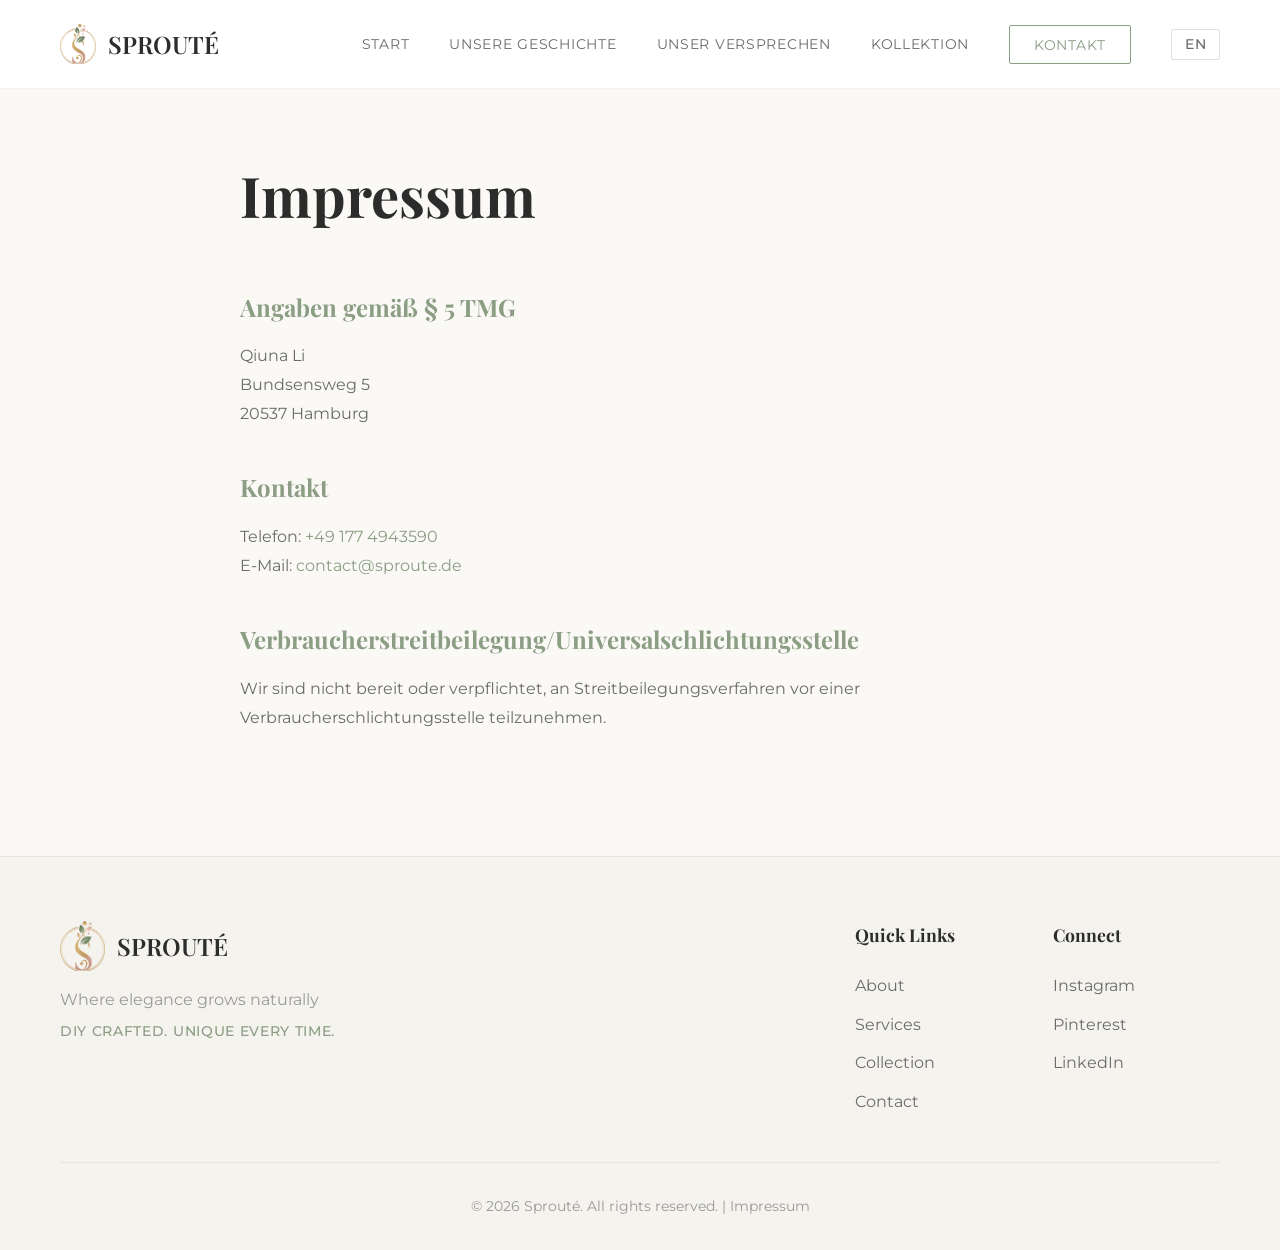
==== impressum-de.html @ 315f152e "Add bilingual website with brand philosophy Create complete English and German versions with languag" ====
<!DOCTYPE html>
<html lang="de">
<head>
    <meta charset="UTF-8">
    <meta name="viewport" content="width=device-width, initial-scale=1.0">
    <title>Impressum | Sprouté</title>
    <meta name="description" content="Impressum - Sprouté Jewelry">

    <!-- Favicons -->
    <link rel="icon" type="image/x-icon" href="favicon.ico">
    <link rel="icon" type="image/png" sizes="32x32" href="assets/favicon-32x32.png">
    <link rel="icon" type="image/png" sizes="16x16" href="assets/favicon-16x16.png">
    <link rel="apple-touch-icon" sizes="180x180" href="assets/apple-touch-icon.png">

    <link rel="stylesheet" href="styles.css">
    <link rel="preconnect" href="https://fonts.googleapis.com">
    <link rel="preconnect" href="https://fonts.gstatic.com" crossorigin>
    <link href="https://fonts.googleapis.com/css2?family=Playfair+Display:wght@400;500;600;700&family=Montserrat:wght@300;400;500;600&display=swap" rel="stylesheet">
</head>
<body>
    <!-- Navigation -->
    <nav class="navbar" id="navbar">
        <div class="container">
            <div class="nav-content">
                <a href="index.html" class="logo">
                    <img src="assets/logo_flower_icon.png" alt="Sprouté Logo" class="logo-image">
                    <span class="logo-text">SPROUTÉ</span>
                </a>
                <button class="mobile-menu-btn" id="mobileMenuBtn">
                    <span></span>
                    <span></span>
                    <span></span>
                </button>
                <ul class="nav-menu" id="navMenu">
                    <li><a href="index-de.html" class="nav-link">Start</a></li>
                    <li><a href="index-de.html#about" class="nav-link">Unsere Geschichte</a></li>
                    <li><a href="index-de.html#services" class="nav-link">Unser Versprechen</a></li>
                    <li><a href="index-de.html#gallery" class="nav-link">Kollektion</a></li>
                    <li><a href="index-de.html#contact" class="nav-link contact-btn">Kontakt</a></li>
                    <li><a href="impressum.html" class="nav-link lang-switch">EN</a></li>
                </ul>
            </div>
        </div>
    </nav>

    <!-- Impressum Content -->
    <section class="impressum-section">
        <div class="container">
            <div class="impressum-content">
                <h1>Impressum</h1>

                <h2>Angaben gemäß § 5 TMG</h2>
                <p>
                    Qiuna Li<br>
                    Bundsensweg 5<br>
                    20537 Hamburg
                </p>

                <h2>Kontakt</h2>
                <p>
                    Telefon: <a href="tel:+491774943590">+49 177 4943590</a><br>
                    E-Mail: <a href="mailto:contact@sproute.de">contact@sproute.de</a>
                </p>

                <h2>Verbraucherstreitbeilegung/Universalschlichtungsstelle</h2>
                <p>
                    Wir sind nicht bereit oder verpflichtet, an Streitbeilegungsverfahren vor einer
                    Verbraucherschlichtungsstelle teilzunehmen.
                </p>
            </div>
        </div>
    </section>

    <!-- Footer -->
    <footer class="footer">
        <div class="container">
            <div class="footer-content">
                <div class="footer-brand">
                    <div class="logo">
                        <img src="assets/logo_flower_icon.png" alt="Sprouté Logo" class="logo-image">
                        <span class="logo-text">SPROUTÉ</span>
                    </div>
                    <p>Where elegance grows naturally</p>
                    <p class="tagline">DIY Crafted. Unique Every Time.</p>
                </div>
                <div class="footer-links">
                    <div class="footer-column">
                        <h4>Quick Links</h4>
                        <ul>
                            <li><a href="index.html#about">About</a></li>
                            <li><a href="index.html#services">Services</a></li>
                            <li><a href="index.html#gallery">Collection</a></li>
                            <li><a href="index.html#contact">Contact</a></li>
                        </ul>
                    </div>
                    <div class="footer-column">
                        <h4>Connect</h4>
                        <ul>
                            <li><a href="#" target="_blank">Instagram</a></li>
                            <li><a href="#" target="_blank">Pinterest</a></li>
                            <li><a href="#" target="_blank">LinkedIn</a></li>
                        </ul>
                    </div>
                </div>
            </div>
            <div class="footer-bottom">
                <p>&copy; 2026 Sprouté. All rights reserved. | <a href="impressum.html">Impressum</a></p>
            </div>
        </div>
    </footer>

    <script src="script.js"></script>
</body>
</html>
---- styles.css ----
/* ============================================
   RESET & BASE STYLES
   ============================================ */
* {
    margin: 0;
    padding: 0;
    box-sizing: border-box;
}

:root {
    --primary-gold: #C9A85C;
    --accent-green: #8B9D83;
    --light-bg: #FAF9F6;
    --light-secondary: #F5F3EE;
    --white: #FFFFFF;
    --text-primary: #2C2C2C;
    --text-secondary: #6B6B6B;
    --text-muted: #999999;
    --accent: #C9A85C;
    --transition: all 0.3s cubic-bezier(0.4, 0, 0.2, 1);
    --font-display: 'Playfair Display', serif;
    --font-body: 'Montserrat', sans-serif;
}

html {
    scroll-behavior: smooth;
}

body {
    font-family: var(--font-body);
    background-color: var(--light-bg);
    color: var(--text-primary);
    line-height: 1.6;
    overflow-x: hidden;
}

.container {
    max-width: 1200px;
    margin: 0 auto;
    padding: 0 20px;
}

/* ============================================
   NAVIGATION
   ============================================ */
.navbar {
    position: fixed;
    top: 0;
    left: 0;
    right: 0;
    z-index: 1000;
    background-color: rgba(255, 255, 255, 0.95);
    backdrop-filter: blur(10px);
    border-bottom: 1px solid rgba(201, 168, 92, 0.15);
    transition: var(--transition);
}

.navbar.scrolled {
    background-color: rgba(255, 255, 255, 0.98);
    box-shadow: 0 4px 20px rgba(0, 0, 0, 0.08);
}

.nav-content {
    display: flex;
    justify-content: space-between;
    align-items: center;
    padding: 1.5rem 0;
}

.logo {
    display: flex;
    align-items: center;
    gap: 0.75rem;
    font-family: var(--font-display);
    font-size: 1.5rem;
    font-weight: 600;
    color: var(--text-primary);
    text-decoration: none;
}

.logo-image {
    height: 40px;
    width: auto;
    object-fit: contain;
}

.logo-icon {
    color: var(--accent-green);
    font-size: 1.2rem;
}

.nav-menu {
    display: flex;
    list-style: none;
    gap: 2.5rem;
    align-items: center;
}

.nav-link {
    color: var(--text-secondary);
    text-decoration: none;
    font-weight: 400;
    font-size: 0.9rem;
    letter-spacing: 0.05em;
    text-transform: uppercase;
    transition: var(--transition);
    position: relative;
}

.nav-link::after {
    content: '';
    position: absolute;
    bottom: -5px;
    left: 0;
    width: 0;
    height: 1px;
    background-color: var(--accent-green);
    transition: var(--transition);
}

.nav-link:hover {
    color: var(--accent-green);
}

.nav-link:hover::after {
    width: 100%;
}

.nav-link.contact-btn {
    padding: 0.6rem 1.5rem;
    border: 1px solid var(--accent-green);
    border-radius: 2px;
    color: var(--accent-green);
}

.nav-link.contact-btn::after {
    display: none;
}

.nav-link.contact-btn:hover {
    background-color: var(--accent-green);
    color: var(--white);
}

.nav-link.lang-switch {
    padding: 0.4rem 0.8rem;
    border: 1px solid rgba(139, 157, 131, 0.3);
    border-radius: 2px;
    font-size: 0.85rem;
    font-weight: 500;
}

.nav-link.lang-switch::after {
    display: none;
}

.nav-link.lang-switch:hover {
    background-color: rgba(139, 157, 131, 0.1);
    border-color: var(--accent-green);
}

.mobile-menu-btn {
    display: none;
    flex-direction: column;
    gap: 5px;
    background: none;
    border: none;
    cursor: pointer;
    padding: 5px;
}

.mobile-menu-btn span {
    width: 25px;
    height: 2px;
    background-color: var(--text-primary);
    transition: var(--transition);
}

/* ============================================
   HERO SECTION
   ============================================ */
.hero {
    position: relative;
    height: 100vh;
    display: flex;
    align-items: center;
    justify-content: center;
    background: linear-gradient(135deg, #FAF9F6 0%, #F5F3EE 100%);
    overflow: hidden;
}

.hero::before {
    content: '';
    position: absolute;
    top: 0;
    left: 0;
    right: 0;
    bottom: 0;
    background-image:
        radial-gradient(circle at 20% 50%, rgba(139, 157, 131, 0.08) 0%, transparent 50%),
        radial-gradient(circle at 80% 50%, rgba(201, 168, 92, 0.05) 0%, transparent 50%);
}

.hero-overlay {
    position: absolute;
    inset: 0;
    background: radial-gradient(circle at center, transparent 0%, rgba(250, 249, 246, 0.3) 100%);
}

.hero-content {
    position: relative;
    z-index: 2;
    text-align: center;
    max-width: 900px;
    padding: 0 20px;
}

.hero-title {
    font-family: var(--font-display);
    font-size: clamp(2.5rem, 6vw, 5rem);
    font-weight: 600;
    line-height: 1.2;
    margin-bottom: 1.5rem;
    display: flex;
    flex-direction: column;
    gap: 0.5rem;
}

.title-line {
    display: block;
    opacity: 0;
    transform: translateY(30px);
    animation: fadeInUp 0.8s ease forwards;
}

.title-line:nth-child(1) {
    animation-delay: 0.2s;
}

.title-line:nth-child(2) {
    color: var(--accent-green);
    animation-delay: 0.4s;
}

.hero-subtitle {
    font-size: 1.2rem;
    color: var(--text-secondary);
    margin-bottom: 2.5rem;
    font-weight: 300;
    letter-spacing: 0.03em;
    opacity: 0;
    animation: fadeInUp 0.8s ease forwards 0.6s;
}

.hero-buttons {
    display: flex;
    gap: 1.5rem;
    justify-content: center;
    flex-wrap: wrap;
    opacity: 0;
    animation: fadeInUp 0.8s ease forwards 0.8s;
}

.btn {
    padding: 1rem 2.5rem;
    font-family: var(--font-body);
    font-size: 0.9rem;
    font-weight: 500;
    text-decoration: none;
    text-transform: uppercase;
    letter-spacing: 0.1em;
    border-radius: 2px;
    transition: var(--transition);
    cursor: pointer;
    border: none;
    display: inline-block;
}

.btn-primary {
    background-color: var(--primary-gold);
    color: var(--white);
}

.btn-primary:hover {
    background-color: #B89850;
    transform: translateY(-2px);
    box-shadow: 0 10px 30px rgba(201, 168, 92, 0.25);
}

.btn-secondary {
    background-color: transparent;
    color: var(--text-primary);
    border: 1px solid var(--text-secondary);
}

.btn-secondary:hover {
    border-color: var(--accent-green);
    color: var(--accent-green);
    transform: translateY(-2px);
}

.btn-full {
    width: 100%;
}

.scroll-indicator {
    position: absolute;
    bottom: 40px;
    left: 50%;
    transform: translateX(-50%);
    display: flex;
    flex-direction: column;
    align-items: center;
    gap: 10px;
    color: var(--text-muted);
    font-size: 0.75rem;
    letter-spacing: 0.1em;
    text-transform: uppercase;
    opacity: 0;
    animation: fadeInUp 0.8s ease forwards 1s;
}

.scroll-line {
    width: 1px;
    height: 40px;
    background: linear-gradient(to bottom, var(--accent-green), transparent);
    animation: scrollLine 2s ease-in-out infinite;
}

/* ============================================
   SECTION STYLES
   ============================================ */
section {
    padding: 100px 0;
}

.section-header {
    margin-bottom: 4rem;
}

.section-header.centered {
    text-align: center;
}

.section-label {
    display: block;
    color: var(--accent-green);
    font-size: 0.85rem;
    font-weight: 500;
    letter-spacing: 0.15em;
    text-transform: uppercase;
    margin-bottom: 1rem;
}

.section-title {
    font-family: var(--font-display);
    font-size: clamp(2rem, 4vw, 3.5rem);
    font-weight: 600;
    line-height: 1.2;
    color: var(--text-primary);
}

/* ============================================
   ABOUT SECTION
   ============================================ */
.about {
    background-color: var(--white);
}

.about-content {
    display: grid;
    grid-template-columns: 1fr 1fr;
    gap: 4rem;
    align-items: center;
}

.about-text {
    display: flex;
    flex-direction: column;
    gap: 1.5rem;
}

.lead {
    font-size: 1.25rem;
    font-weight: 400;
    color: var(--text-secondary);
    line-height: 1.7;
}

.about-text p {
    color: var(--text-secondary);
    line-height: 1.8;
}

.about-stats {
    display: grid;
    grid-template-columns: repeat(3, 1fr);
    gap: 2rem;
    margin-top: 2rem;
    padding-top: 2rem;
    border-top: 1px solid rgba(139, 157, 131, 0.2);
}

.stat {
    display: flex;
    flex-direction: column;
    gap: 0.5rem;
}

.stat-number {
    font-family: var(--font-display);
    font-size: 2.5rem;
    font-weight: 600;
    color: var(--accent-green);
}

.stat-label {
    font-size: 0.9rem;
    color: var(--text-muted);
    text-transform: uppercase;
    letter-spacing: 0.05em;
}

.about-image {
    position: relative;
}

.image-placeholder {
    width: 100%;
    aspect-ratio: 4/5;
    background-color: var(--light-secondary);
    border: 1px solid rgba(139, 157, 131, 0.2);
    display: flex;
    align-items: center;
    justify-content: center;
}

.image-placeholder svg {
    width: 100%;
    height: 100%;
}

/* ============================================
   SERVICES SECTION
   ============================================ */
.services-grid {
    display: grid;
    grid-template-columns: repeat(auto-fit, minmax(300px, 1fr));
    gap: 2.5rem;
}

.service-card {
    padding: 3rem 2rem;
    background-color: var(--white);
    border: 1px solid rgba(139, 157, 131, 0.15);
    transition: var(--transition);
    text-align: center;
}

.service-card:hover {
    border-color: var(--accent-green);
    transform: translateY(-5px);
    box-shadow: 0 10px 40px rgba(139, 157, 131, 0.15);
}

.service-icon {
    width: 64px;
    height: 64px;
    margin: 0 auto 2rem;
    color: var(--accent-green);
}

.service-icon svg {
    width: 100%;
    height: 100%;
}

.service-title {
    font-family: var(--font-display);
    font-size: 1.5rem;
    font-weight: 600;
    margin-bottom: 1rem;
    color: var(--text-primary);
}

.service-description {
    color: var(--text-secondary);
    line-height: 1.7;
}

/* ============================================
   GALLERY SECTION
   ============================================ */
.gallery {
    background-color: var(--light-secondary);
}

.gallery-grid {
    display: grid;
    grid-template-columns: repeat(auto-fit, minmax(280px, 1fr));
    gap: 2rem;
}

.gallery-item {
    position: relative;
    overflow: hidden;
    aspect-ratio: 4/5;
    cursor: pointer;
}

.gallery-placeholder {
    width: 100%;
    height: 100%;
    transition: var(--transition);
}

.gallery-placeholder svg {
    width: 100%;
    height: 100%;
    display: block;
}

.gallery-overlay {
    position: absolute;
    inset: 0;
    background: linear-gradient(to top, rgba(255, 255, 255, 0.95), transparent);
    display: flex;
    align-items: flex-end;
    padding: 2rem;
    opacity: 0;
    transition: var(--transition);
}

.gallery-overlay h4 {
    font-family: var(--font-display);
    font-size: 1.5rem;
    color: var(--text-primary);
}

.gallery-item:hover .gallery-overlay {
    opacity: 1;
}

.gallery-item:hover .gallery-placeholder {
    transform: scale(1.05);
}

/* ============================================
   CONTACT SECTION
   ============================================ */
.contact-content {
    max-width: 800px;
    margin: 0 auto;
    text-align: center;
}

.contact-info .section-header {
    text-align: center;
    margin-bottom: 2rem;
}

.contact-text {
    color: var(--text-secondary);
    line-height: 1.8;
    margin-bottom: 4rem;
    font-size: 1.1rem;
    max-width: 600px;
    margin-left: auto;
    margin-right: auto;
}

.contact-methods {
    display: grid;
    grid-template-columns: repeat(auto-fit, minmax(250px, 1fr));
    gap: 3rem;
    margin-bottom: 4rem;
    max-width: 600px;
    margin-left: auto;
    margin-right: auto;
}

.contact-method {
    display: flex;
    flex-direction: column;
    align-items: center;
    text-align: center;
    gap: 1rem;
    padding: 2rem;
    background-color: var(--white);
    border: 1px solid rgba(139, 157, 131, 0.15);
    transition: var(--transition);
}

.contact-method:hover {
    border-color: var(--accent-green);
    transform: translateY(-3px);
    box-shadow: 0 8px 25px rgba(139, 157, 131, 0.12);
}

.method-icon {
    width: 64px;
    height: 64px;
    background-color: var(--light-secondary);
    border-radius: 50%;
    display: flex;
    align-items: center;
    justify-content: center;
    color: var(--accent-green);
    flex-shrink: 0;
    margin-bottom: 0.5rem;
}

.method-icon svg {
    width: 24px;
    height: 24px;
}

.method-details h4 {
    font-family: var(--font-display);
    font-size: 1.2rem;
    margin-bottom: 0.75rem;
    color: var(--text-primary);
}

.method-details a {
    color: var(--text-secondary);
    text-decoration: none;
    transition: var(--transition);
    font-size: 1.05rem;
    font-weight: 500;
}

.method-details a:hover {
    color: var(--accent-green);
}

.partnership-note {
    padding: 3rem;
    background-color: var(--light-secondary);
    border-radius: 4px;
    border: 1px solid rgba(139, 157, 131, 0.2);
    max-width: 600px;
    margin: 0 auto;
}

.partnership-note h4 {
    font-family: var(--font-display);
    font-size: 1.2rem;
    margin-bottom: 1rem;
    color: var(--accent-green);
}

.partnership-note p {
    color: var(--text-secondary);
    line-height: 1.7;
}

.contact-form {
    display: flex;
    flex-direction: column;
    gap: 1.5rem;
}

.form-group {
    display: flex;
    flex-direction: column;
}

.contact-form input,
.contact-form select,
.contact-form textarea {
    padding: 1rem;
    background-color: var(--white);
    border: 1px solid rgba(139, 157, 131, 0.25);
    color: var(--text-primary);
    font-family: var(--font-body);
    font-size: 1rem;
    transition: var(--transition);
}

.contact-form input:focus,
.contact-form select:focus,
.contact-form textarea:focus {
    outline: none;
    border-color: var(--accent-green);
}

.contact-form textarea {
    resize: vertical;
    min-height: 120px;
}

.contact-form select {
    cursor: pointer;
}

.contact-form option {
    background-color: var(--white);
}

/* ============================================
   FOOTER
   ============================================ */
.footer {
    background-color: var(--light-secondary);
    border-top: 1px solid rgba(139, 157, 131, 0.15);
    padding: 4rem 0 2rem;
}

.footer-content {
    display: grid;
    grid-template-columns: 2fr 1fr;
    gap: 4rem;
    margin-bottom: 3rem;
}

.footer-brand p {
    color: var(--text-muted);
    margin-top: 1rem;
}

.footer-brand .tagline {
    font-size: 0.85rem;
    font-weight: 500;
    letter-spacing: 0.05em;
    text-transform: uppercase;
    color: var(--accent-green);
    margin-top: 0.5rem;
}

.footer-brand .logo .logo-image {
    height: 50px;
}

.footer-links {
    display: grid;
    grid-template-columns: repeat(2, 1fr);
    gap: 2rem;
}

.footer-column h4 {
    font-family: var(--font-display);
    font-size: 1.1rem;
    margin-bottom: 1.5rem;
    color: var(--text-primary);
}

.footer-column ul {
    list-style: none;
    display: flex;
    flex-direction: column;
    gap: 0.8rem;
}

.footer-column a {
    color: var(--text-secondary);
    text-decoration: none;
    transition: var(--transition);
}

.footer-column a:hover {
    color: var(--accent-green);
}

.footer-bottom {
    padding-top: 2rem;
    border-top: 1px solid rgba(139, 157, 131, 0.15);
    text-align: center;
    color: var(--text-muted);
    font-size: 0.9rem;
}

.footer-bottom a {
    color: var(--text-muted);
    text-decoration: none;
    transition: var(--transition);
}

.footer-bottom a:hover {
    color: var(--accent-green);
}

/* ============================================
   IMPRESSUM PAGE
   ============================================ */
.impressum-section {
    padding: 150px 0 100px;
    min-height: 70vh;
}

.impressum-content {
    max-width: 800px;
    margin: 0 auto;
}

.impressum-content h1 {
    font-family: var(--font-display);
    font-size: clamp(2.5rem, 5vw, 3.5rem);
    margin-bottom: 3rem;
    color: var(--text-primary);
}

.impressum-content h2 {
    font-family: var(--font-display);
    font-size: 1.5rem;
    margin-top: 2.5rem;
    margin-bottom: 1rem;
    color: var(--accent-green);
}

.impressum-content p {
    color: var(--text-secondary);
    line-height: 1.8;
    margin-bottom: 1.5rem;
}

.impressum-content a {
    color: var(--accent-green);
    text-decoration: none;
    transition: var(--transition);
}

.impressum-content a:hover {
    color: var(--primary-gold);
}

/* ============================================
   ANIMATIONS
   ============================================ */
@keyframes fadeInUp {
    from {
        opacity: 0;
        transform: translateY(30px);
    }
    to {
        opacity: 1;
        transform: translateY(0);
    }
}

@keyframes scrollLine {
    0%, 100% {
        transform: scaleY(0);
        transform-origin: top;
    }
    50% {
        transform: scaleY(1);
        transform-origin: top;
    }
    51% {
        transform: scaleY(1);
        transform-origin: bottom;
    }
    100% {
        transform: scaleY(0);
        transform-origin: bottom;
    }
}

/* ============================================
   RESPONSIVE DESIGN
   ============================================ */
@media (max-width: 968px) {
    .nav-menu {
        position: fixed;
        top: 80px;
        left: 0;
        right: 0;
        background-color: rgba(255, 255, 255, 0.98);
        flex-direction: column;
        padding: 2rem;
        gap: 1.5rem;
        transform: translateX(100%);
        transition: var(--transition);
        border-top: 1px solid rgba(139, 157, 131, 0.15);
    }

    .nav-menu.active {
        transform: translateX(0);
    }

    .mobile-menu-btn {
        display: flex;
    }

    .mobile-menu-btn.active span:nth-child(1) {
        transform: rotate(45deg) translate(7px, 7px);
    }

    .mobile-menu-btn.active span:nth-child(2) {
        opacity: 0;
    }

    .mobile-menu-btn.active span:nth-child(3) {
        transform: rotate(-45deg) translate(6px, -6px);
    }

    .about-content,
    .contact-content {
        grid-template-columns: 1fr;
        gap: 3rem;
    }

    .about-stats {
        grid-template-columns: repeat(3, 1fr);
    }

    .footer-content {
        grid-template-columns: 1fr;
        gap: 3rem;
    }
}

@media (max-width: 640px) {
    section {
        padding: 60px 0;
    }

    .hero-title {
        font-size: 2.5rem;
    }

    .hero-subtitle {
        font-size: 1rem;
    }

    .hero-buttons {
        flex-direction: column;
        width: 100%;
    }

    .btn {
        width: 100%;
    }

    .about-stats {
        grid-template-columns: 1fr;
        gap: 1.5rem;
    }

    .services-grid {
        grid-template-columns: 1fr;
    }

    .gallery-grid {
        grid-template-columns: 1fr;
    }
}
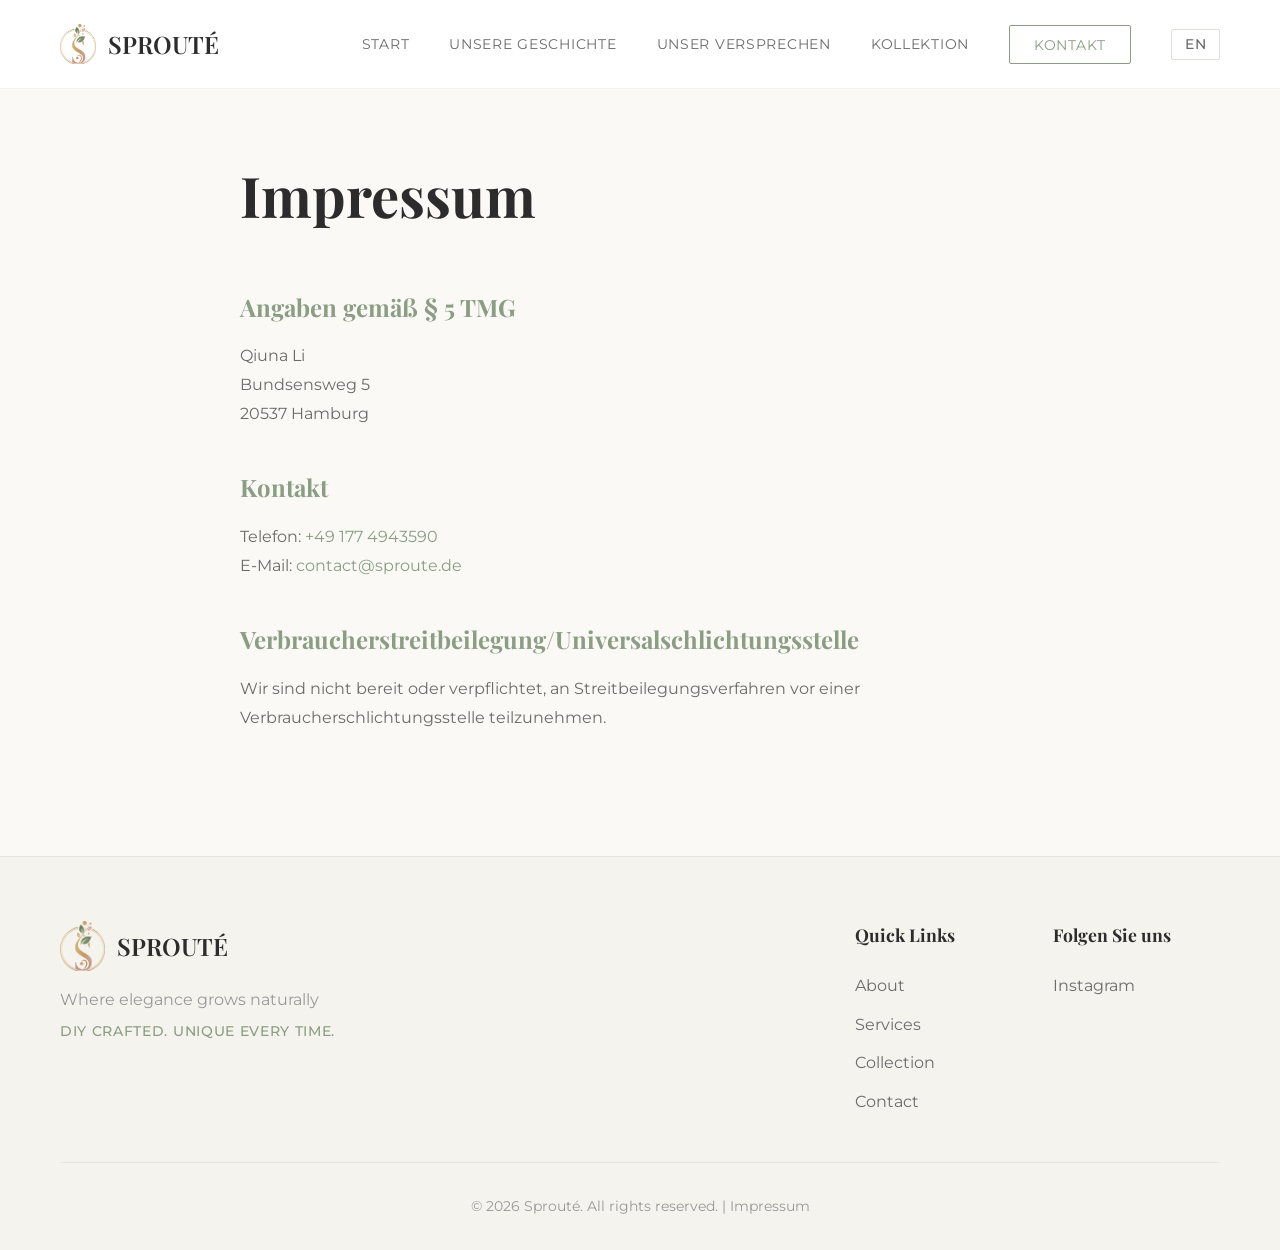
==== commit 2c173cac: "Update social media links to Instagram only Add real Instagram handle and remove placeholder links: " ====
--- a/impressum-de.html
+++ b/impressum-de.html
@@ -94,11 +94,9 @@
                         </ul>
                     </div>
                     <div class="footer-column">
-                        <h4>Connect</h4>
+                        <h4>Folgen Sie uns</h4>
                         <ul>
-                            <li><a href="#" target="_blank">Instagram</a></li>
-                            <li><a href="#" target="_blank">Pinterest</a></li>
-                            <li><a href="#" target="_blank">LinkedIn</a></li>
+                            <li><a href="https://instagram.com/sproute_jewelry" target="_blank">Instagram</a></li>
                         </ul>
                     </div>
                 </div>
